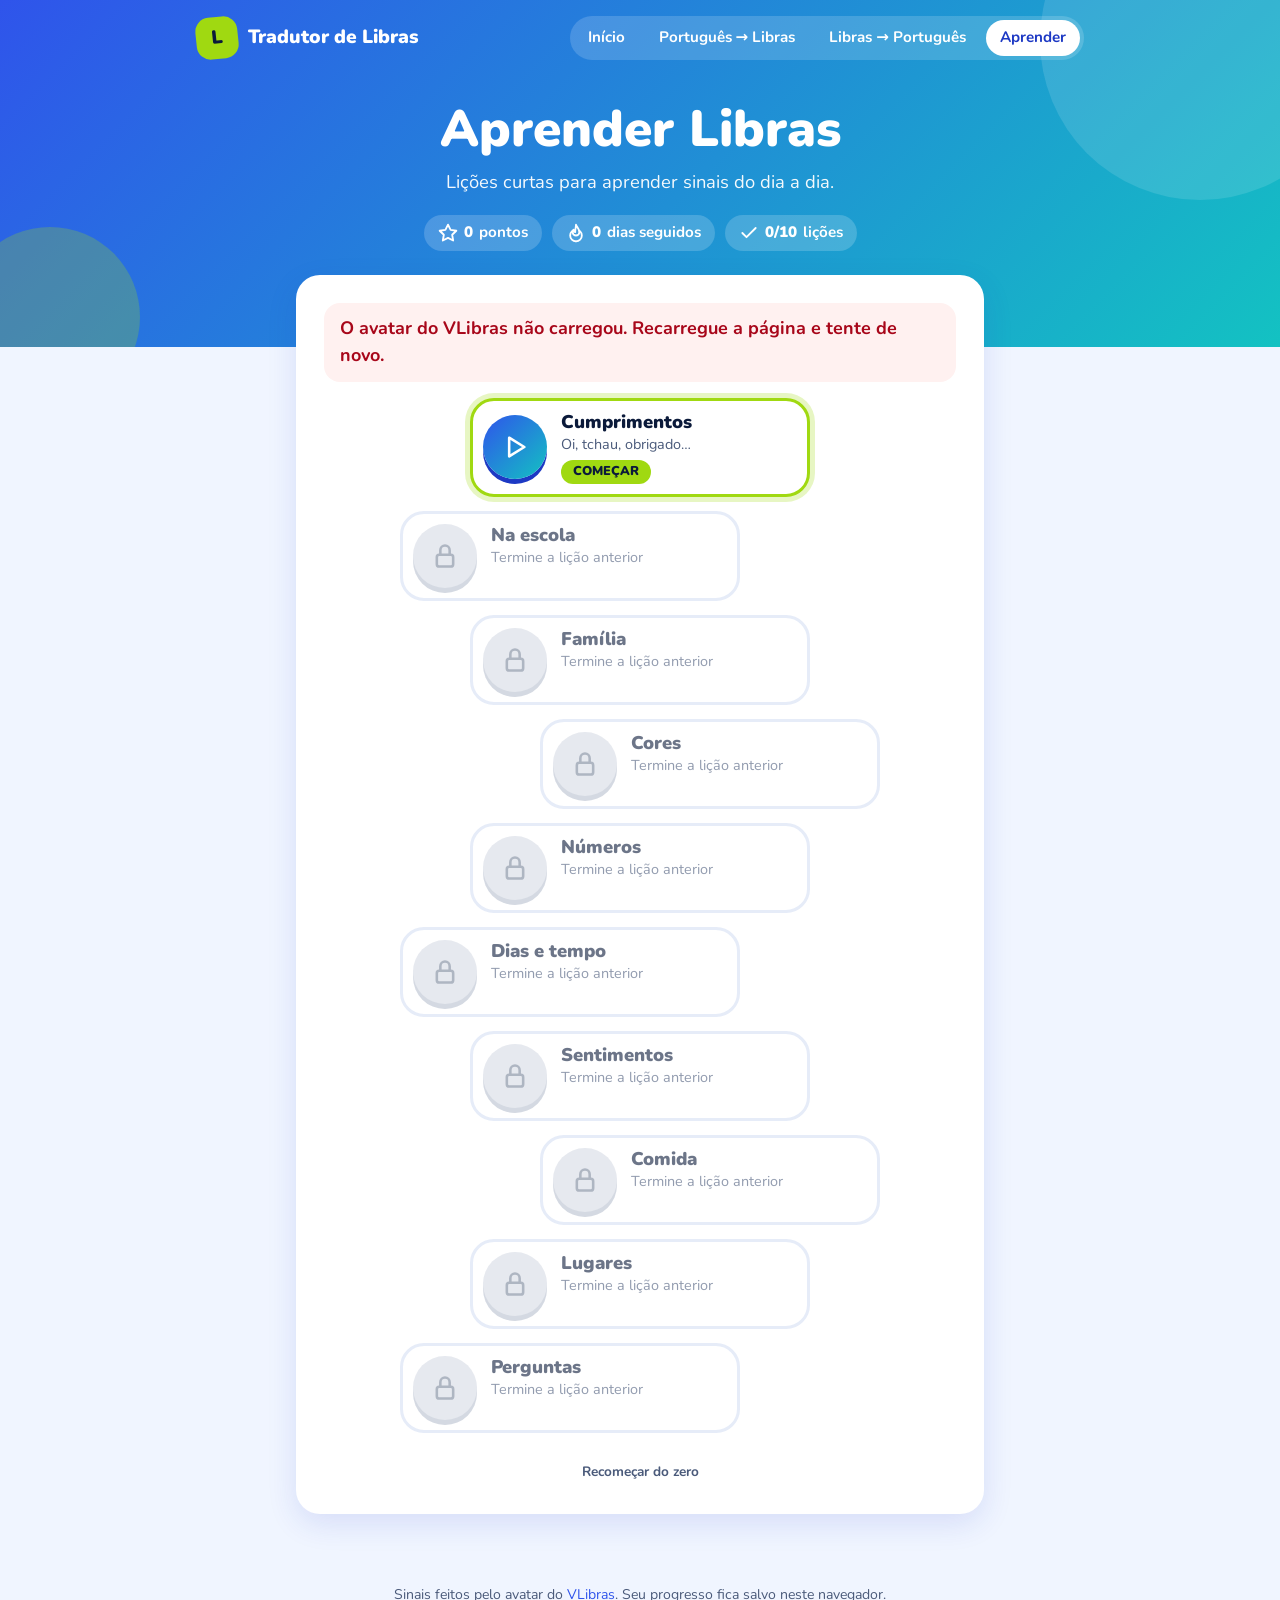
==== html/aprender.html @ da7eb07a "v2.0" ====
<!DOCTYPE html>
<html lang="pt-BR">
<head>
  <meta charset="UTF-8">
  <meta name="viewport" content="width=device-width, initial-scale=1.0">
  <title>Aprender Libras | Tradutor de Libras</title>
  <meta name="description" content="Aprenda Libras com lições curtas: veja o avatar fazer os sinais e pratique com exercícios.">

  <!-- Estilos: comuns a todas as páginas -->
  <link rel="stylesheet" href="/css/base.css">
  <link rel="stylesheet" href="/css/layout.css">
  <link rel="stylesheet" href="/css/componentes.css">
  <!-- Estilos: só desta página -->
  <link rel="stylesheet" href="/css/paginas/aprender.css">
</head>
<body data-tela="trilha">
  <!-- Botões e links com "vlibras-links" funcionam normalmente mesmo com o avatar aberto -->
  <a class="pular vlibras-links" href="#conteudo">Pular para o conteúdo</a>

  <!-- ===================== TOPO ===================== -->
  <header class="topo">
    <div class="container navegacao">
      <a class="marca vlibras-links" href="/">
        <span class="marca__icone" aria-hidden="true">L</span>
        Tradutor de Libras
      </a>
      <nav class="menu" aria-label="Menu principal">
        <a class="vlibras-links" href="/">Início</a>
        <a class="vlibras-links" href="/portugues-libras"><span class="menu__longo">Português → Libras</span><span class="menu__curto">PT → Libras</span></a>
        <a class="vlibras-links" href="/libras-portugues"><span class="menu__longo">Libras → Português</span><span class="menu__curto">Libras → PT</span></a>
        <a class="vlibras-links" href="/aprender" aria-current="page">Aprender</a>
      </nav>
    </div>

    <div class="container topo__titulo">
      <h1>Aprender Libras</h1>
      <p>Lições curtas para aprender sinais do dia a dia.</p>

      <!-- Placar: preenchido por js/paginas/aprender.js -->
      <ul class="placar" aria-label="Seu progresso">
        <li class="placar__item">
          <svg class="icone" viewBox="0 0 24 24" aria-hidden="true"><polygon points="12 2 15.1 8.3 22 9.3 17 14.1 18.2 21 12 17.8 5.8 21 7 14.1 2 9.3 8.9 8.3 12 2"/></svg>
          <strong id="placar-xp">0</strong> pontos
        </li>
        <li class="placar__item">
          <svg class="icone" viewBox="0 0 24 24" aria-hidden="true"><path d="M12 2c1 3 4 5 4 9a4 4 0 0 1-8 0c0-2 1-3 1-3s0 2 2 3c0-4 1-6 1-9z"/><path d="M12 22a7 7 0 0 0 7-7c0-2-1-4-2-5"/><path d="M12 22a7 7 0 0 1-7-7c0-2 1-4 2-5"/></svg>
          <strong id="placar-sequencia">0</strong> dias seguidos
        </li>
        <li class="placar__item">
          <svg class="icone" viewBox="0 0 24 24" aria-hidden="true"><polyline points="20 6 9 17 4 12"/></svg>
          <strong id="placar-licoes">0/0</strong> lições
        </li>
      </ul>
    </div>
  </header>

  <!-- ===================== CONTEÚDO ===================== -->
  <main id="conteudo">
    <div class="container pagina-aprender">

      <!-- ========== TELA 1: TRILHA ========== -->
      <section id="tela-trilha" class="cartao tela" aria-labelledby="titulo-trilha">
        <h2 id="titulo-trilha" class="sr-only">Trilha de lições</h2>
        <p id="aviso-trilha" class="aviso" hidden></p>
        <!-- Lições desenhadas por js/modulos/trilha.js -->
        <ol id="trilha" class="trilha"></ol>
        <div class="trilha__rodape">
          <button type="button" id="btn-apagar-progresso" class="botao-link vlibras-links">Recomeçar do zero</button>
        </div>
      </section>

      <!-- ========== TELA 2: ABRINDO O AVATAR ========== -->
      <section id="tela-carregando" class="cartao tela tela-carregando" data-estado="carregando" aria-live="polite" hidden>
        <span class="spinner" aria-hidden="true"></span>
        <p id="carregando-texto" class="tela-carregando__texto">Abrindo o avatar…</p>
        <div id="carregando-acoes" class="botoes-centro" hidden>
          <button type="button" id="btn-tentar-abrir" class="botao vlibras-links">Tentar de novo</button>
          <button type="button" id="btn-voltar-trilha" class="botao botao--secundario vlibras-links">Voltar</button>
        </div>
      </section>

      <!-- ========== TELA 3: LIÇÃO (desenhada por js/modulos/licao.js) ========== -->
      <section id="tela-licao" class="cartao tela" aria-label="Lição" hidden></section>

      <!-- ========== TELA 4: RESULTADO ========== -->
      <section id="tela-resultado" class="cartao tela resultado" aria-labelledby="resultado-titulo" hidden>
        <div id="resultado-estrelas" class="resultado__estrelas" role="img"></div>
        <h2 id="resultado-titulo">Lição concluída!</h2>
        <p id="resultado-licao" class="resultado__licao"></p>

        <dl class="resultado__numeros">
          <div class="resultado__numero">
            <dt>Acertos de primeira</dt>
            <dd id="resultado-acertos">0%</dd>
          </div>
          <div class="resultado__numero">
            <dt>Pontos</dt>
            <dd id="resultado-xp">+0</dd>
          </div>
          <div class="resultado__numero">
            <dt>Dias seguidos</dt>
            <dd id="resultado-sequencia">0</dd>
          </div>
        </dl>

        <div class="botoes-centro">
          <button type="button" id="btn-resultado-trilha" class="botao vlibras-links">Continuar</button>
          <button type="button" id="btn-resultado-repetir" class="botao botao--secundario vlibras-links">Repetir lição</button>
        </div>
      </section>

      <!--
        Elemento escondido: o script coloca aqui a palavra/frase e simula
        um clique para o VLibras sinalizar. Fica invisível e oculto para
        leitores de tela, para não "entregar" a resposta dos exercícios.
      -->
      <p id="alvo-libras" class="alvo-oculto" aria-hidden="true"></p>
    </div>
  </main>

  <!-- ===================== RODAPÉ ===================== -->
  <footer class="rodape">
    <div class="container">
      <p>Sinais feitos pelo avatar do <a class="vlibras-links" href="https://www.gov.br/governodigital/pt-br/acessibilidade-e-usuario/vlibras" target="_blank" rel="noopener">VLibras</a>. Seu progresso fica salvo neste navegador.</p>
    </div>
  </footer>

  <!-- ===================== SCRIPTS ===================== -->
  <!-- 1. Widget oficial do VLibras (avatar 3D) -->
  <script src="https://vlibras.gov.br/app/vlibras-plugin.js"></script>
  <!-- 2. Lógica desta página (importa os módulos de js/modulos/ e js/dados/) -->
  <script type="module" src="/js/paginas/aprender.js"></script>
</body>
</html>
---- css/base.css ----
/* ==========================================================
   base.css
   Variáveis de cor e medida, reset, tipografia e acessibilidade.
   Usado por TODAS as páginas.
   Para mudar as cores do site inteiro, mude só as variáveis.
   ========================================================== */

/* ---------- Fonte (Google Fonts) ---------- */
@import url("https://fonts.googleapis.com/css2?family=Nunito:wght@400;600;700;800;900&display=swap");

/* ---------- Variáveis ---------- */
:root {
  color-scheme: light;

  /* Paleta: azul elétrico + ciano + verde-limão */
  --azul: #2f54eb;
  --azul-escuro: #1d39c4;
  --ciano: #13c2c2;
  --limao: #a0d911;
  --limao-claro: #d3f261;
  --rosa: #f759ab;
  --vermelho: #e8384f;

  --gradiente: linear-gradient(135deg, var(--azul) 0%, var(--ciano) 100%);

  --fundo: #f0f5ff;
  --cartao: #ffffff;
  --texto: #0b1a3a;
  --texto-suave: #4a5a7a;
  --borda: #d6e0f5;

  /* Medidas */
  --raio: 24px;
  --raio-medio: 16px;
  --raio-pilula: 999px;
  --sombra: 0 10px 30px rgba(29, 57, 196, 0.12);
  --sombra-forte: 0 14px 40px rgba(29, 57, 196, 0.22);
  --largura-maxima: 920px;
  --transicao: 0.18s ease;
}

/* ---------- Reset ---------- */
* {
  box-sizing: border-box;
}

html {
  scroll-behavior: smooth;
}

body {
  margin: 0;
  min-height: 100vh;
  display: flex;
  flex-direction: column;
  font-family: "Nunito", "Segoe UI", system-ui, sans-serif;
  font-size: 18px;
  line-height: 1.55;
  color: var(--texto);
  background: var(--fundo);
}

button {
  font: inherit;
}

/* Garante que o atributo "hidden" sempre esconde, mesmo com display definido no CSS */
[hidden] {
  display: none !important;
}

/* ---------- Tipografia ---------- */
h1,
h2,
h3 {
  margin: 0;
  line-height: 1.15;
  font-weight: 900;
}

h1 {
  font-size: clamp(2rem, 6vw, 3.2rem);
}

h2 {
  font-size: 1.5rem;
}

h3 {
  font-size: 1.15rem;
}

a {
  color: var(--azul);
}

/* ---------- Acessibilidade ---------- */
:focus-visible {
  outline: 3px solid var(--rosa);
  outline-offset: 3px;
}

/* Esconde visualmente, mas leitores de tela continuam lendo */
.sr-only {
  position: absolute;
  width: 1px;
  height: 1px;
  overflow: hidden;
  clip: rect(0 0 0 0);
  white-space: nowrap;
}

/* Link "Pular para o conteúdo" (aparece ao navegar com Tab) */
.pular {
  position: absolute;
  left: -999px;
  top: 8px;
  z-index: 100;
  padding: 8px 14px;
  border-radius: 8px;
  background: var(--limao);
  color: var(--texto);
}

.pular:focus {
  left: 8px;
}

/* Quem prefere menos movimento não vê animações */
@media (prefers-reduced-motion: reduce) {
  *,
  *::before,
  *::after {
    animation: none !important;
    transition: none !important;
  }
}
---- css/layout.css ----
/* ==========================================================
   layout.css
   Estrutura comum a todas as páginas:
   container, faixa colorida do topo, menu, área principal e rodapé.
   ========================================================== */

/* ---------- Container central ---------- */
.container {
  width: 100%;
  max-width: var(--largura-maxima);
  margin: 0 auto;
  padding: 0 16px;
}

/* ---------- Faixa colorida do topo ---------- */
.topo {
  position: relative;
  padding-bottom: 96px; /* espaço para o conteúdo "subir" sobre a faixa */
  background: var(--gradiente);
  color: #fff;
  overflow: hidden;
}

/* Bolhas decorativas */
.topo::before,
.topo::after {
  content: "";
  position: absolute;
  border-radius: 50%;
  background: rgba(255, 255, 255, 0.12);
  pointer-events: none;
}

.topo::before {
  width: 320px;
  height: 320px;
  top: -120px;
  right: -80px;
}

.topo::after {
  width: 180px;
  height: 180px;
  bottom: -60px;
  left: -40px;
  background: rgba(160, 217, 17, 0.25);
}

/* ---------- Barra de navegação ---------- */
.navegacao {
  position: relative;
  z-index: 1;
  display: flex;
  flex-wrap: wrap;
  align-items: center;
  justify-content: space-between;
  gap: 12px;
  padding-top: 16px;
  padding-bottom: 16px;
}

.marca {
  display: flex;
  align-items: center;
  gap: 10px;
  color: #fff;
  font-size: 1.2rem;
  font-weight: 900;
  text-decoration: none;
}

.marca__icone {
  display: grid;
  place-items: center;
  width: 42px;
  height: 42px;
  border-radius: 14px;
  background: var(--limao);
  color: var(--texto);
  transform: rotate(-6deg);
  transition: transform var(--transicao);
}

.marca:hover .marca__icone {
  transform: rotate(6deg) scale(1.08);
}

.menu {
  display: flex;
  gap: 6px;
  padding: 4px;
  border-radius: var(--raio-pilula);
  background: rgba(255, 255, 255, 0.16);
}

.menu a {
  padding: 6px 14px;
  border-radius: var(--raio-pilula);
  color: #fff;
  font-size: 0.95rem;
  font-weight: 700;
  text-decoration: none;
  white-space: nowrap;
  transition: background var(--transicao);
}

.menu a:hover {
  background: rgba(255, 255, 255, 0.2);
}

.menu a[aria-current="page"] {
  background: #fff;
  color: var(--azul-escuro);
}

/* Texto curto do menu (só aparece no celular) */
.menu__curto {
  display: none;
}

/* ---------- Título dentro da faixa ---------- */
.topo__titulo {
  position: relative;
  z-index: 1;
  padding-top: 24px;
  text-align: center;
}

.topo__titulo p {
  max-width: 560px;
  margin: 10px auto 0;
  font-size: 1.15rem;
  opacity: 0.95;
}

/* ---------- Área principal ---------- */
main {
  flex: 1;
  position: relative;
  z-index: 2;
  margin-top: -72px; /* sobe por cima da faixa */
  padding-bottom: 48px;
}

/* ---------- Rodapé ---------- */
.rodape {
  padding: 20px 0;
  color: var(--texto-suave);
  font-size: 0.88rem;
  text-align: center;
}

.rodape p {
  margin: 2px 0;
}

/* ---------- Celular ---------- */
@media (max-width: 560px) {
  body {
    font-size: 17px;
  }

  .navegacao {
    justify-content: center;
  }

  .menu {
    width: 100%;
  }

  .menu a {
    flex: 1;
    padding: 6px 4px;
    font-size: 0.85rem;
    text-align: center;
  }

  /* No celular, "Início" sai do menu: o logo já leva para o início */
  .menu a[href="/"] {
    display: none;
  }

  .menu__longo {
    display: none;
  }

  .menu__curto {
    display: inline;
  }
}
---- css/componentes.css ----
/* ==========================================================
   componentes.css
   Peças reutilizáveis: cartão, selo, botões, chips, abas,
   indicador de carregamento (spinner) e ícones.
   ========================================================== */

/* ---------- Cartão ---------- */
.cartao {
  padding: 28px;
  border-radius: var(--raio);
  background: var(--cartao);
  box-shadow: var(--sombra);
}

@media (max-width: 560px) {
  .cartao {
    padding: 20px;
  }
}

/* ---------- Selo (etiqueta pequena) ---------- */
.selo {
  display: inline-block;
  padding: 4px 12px;
  border-radius: var(--raio-pilula);
  background: var(--limao-claro);
  color: var(--texto);
  font-size: 0.8rem;
  font-weight: 800;
  letter-spacing: 0.02em;
  text-transform: uppercase;
}

.selo--dev {
  background: #ffe7ba;
  color: #873800;
}

/* ---------- Botões ---------- */
.botao {
  display: inline-flex;
  align-items: center;
  justify-content: center;
  gap: 10px;
  padding: 14px 26px;
  border: none;
  border-radius: var(--raio-pilula);
  background: var(--limao);
  color: var(--texto);
  font-weight: 900;
  font-size: 1.05rem;
  text-decoration: none;
  cursor: pointer;
  box-shadow: 0 6px 0 #7cb305; /* "degrau" embaixo: parece um botão de verdade */
  transition: transform var(--transicao), box-shadow var(--transicao), filter var(--transicao);
}

.botao:hover {
  filter: brightness(1.05);
  transform: translateY(-2px);
  box-shadow: 0 8px 0 #7cb305;
}

.botao:active {
  transform: translateY(4px);
  box-shadow: 0 2px 0 #7cb305;
}

.botao:disabled {
  opacity: 0.6;
  cursor: not-allowed;
  transform: none;
}

.botao--grande {
  width: 100%;
  padding: 18px 26px;
  font-size: 1.25rem;
}

.botao--pequeno {
  padding: 8px 18px;
  font-size: 0.95rem;
  box-shadow: 0 4px 0 #7cb305;
}

.botao--pequeno:hover {
  box-shadow: 0 6px 0 #7cb305;
}

.botao--secundario {
  background: #fff;
  color: var(--azul-escuro);
  box-shadow: 0 6px 0 var(--borda);
}

.botao--secundario:hover {
  box-shadow: 0 8px 0 var(--borda);
}

.botao--secundario:active {
  box-shadow: 0 2px 0 var(--borda);
}

/* Botão redondo só com ícone (microfone, limpar…) */
.botao-icone {
  display: grid;
  place-items: center;
  width: 48px;
  height: 48px;
  border: none;
  border-radius: 50%;
  background: var(--fundo);
  color: var(--azul);
  cursor: pointer;
  transition: background var(--transicao), transform var(--transicao);
}

.botao-icone:hover {
  background: #dfe8ff;
  transform: scale(1.06);
}

.botao-icone--pequeno {
  width: 36px;
  height: 36px;
}

.botao-icone--gravando {
  background: var(--vermelho);
  color: #fff;
  animation: pulsar 1.2s infinite;
}

/* Texto-botão discreto (ex.: "limpar") */
.botao-link {
  padding: 4px 8px;
  border: none;
  border-radius: 8px;
  background: none;
  color: var(--texto-suave);
  font-size: 0.85rem;
  font-weight: 700;
  cursor: pointer;
}

.botao-link:hover {
  color: var(--vermelho);
}

/*
  IMPORTANTE: o VLibras traduz o que é clicado. Se o clique cair no
  ícone <svg> dentro de um botão, o VLibras "pega" o clique.
  Esta regra faz o clique sempre cair no próprio botão.
*/
.vlibras-links * {
  pointer-events: none;
}

/* ---------- Ícones (SVG) ---------- */
.icone {
  width: 24px;
  height: 24px;
  flex-shrink: 0;
  fill: none;
  stroke: currentColor;
  stroke-width: 2.2;
  stroke-linecap: round;
  stroke-linejoin: round;
}

.icone--pequeno {
  width: 18px;
  height: 18px;
}

/* ---------- Chips (frases clicáveis) ---------- */
.chips {
  display: flex;
  flex-wrap: wrap;
  gap: 10px;
}

.chip {
  padding: 8px 16px;
  border: 2px solid var(--borda);
  border-radius: var(--raio-pilula);
  background: #fff;
  color: var(--texto);
  font-size: 0.95rem;
  font-weight: 700;
  cursor: pointer;
  transition: border-color var(--transicao), background var(--transicao), transform var(--transicao);
}

.chip:hover {
  border-color: var(--azul);
  background: #f5f8ff;
  transform: translateY(-2px);
}

.chip--suave {
  border-color: transparent;
  background: var(--fundo);
}

/* ---------- Abas ---------- */
.abas {
  display: inline-flex;
  gap: 4px;
  padding: 4px;
  border-radius: var(--raio-pilula);
  background: var(--fundo);
}

.aba {
  padding: 6px 16px;
  border: none;
  border-radius: var(--raio-pilula);
  background: none;
  color: var(--texto-suave);
  font-size: 0.9rem;
  font-weight: 800;
  cursor: pointer;
  transition: background var(--transicao), color var(--transicao);
}

.aba[aria-selected="true"] {
  background: var(--azul);
  color: #fff;
}

/* ---------- Carregando (spinner) ---------- */
.spinner {
  width: 26px;
  height: 26px;
  flex-shrink: 0;
  border: 4px solid #dfe8ff;
  border-top-color: var(--azul);
  border-radius: 50%;
  animation: girar 0.8s linear infinite;
}

/* ---------- Animações ---------- */
@keyframes girar {
  to {
    transform: rotate(360deg);
  }
}

@keyframes pulsar {
  0% {
    box-shadow: 0 0 0 0 rgba(232, 56, 79, 0.5);
  }
  70% {
    box-shadow: 0 0 0 14px rgba(232, 56, 79, 0);
  }
  100% {
    box-shadow: 0 0 0 0 rgba(232, 56, 79, 0);
  }
}

@keyframes aparecer {
  from {
    opacity: 0;
    transform: translateY(8px);
  }
  to {
    opacity: 1;
    transform: translateY(0);
  }
}

@keyframes tremer {
  0%, 100% { transform: translateX(0); }
  25% { transform: translateX(-6px); }
  75% { transform: translateX(6px); }
}
---- css/paginas/aprender.css ----
/* ==========================================================
   paginas/aprender.css
   Estilos exclusivos da página "Aprender Libras"
   (html/aprender.html): placar, trilha, lição e resultado.
   ========================================================== */

.pagina-aprender {
  max-width: 720px;
}

/* Durante a lição, esconde o título do topo para dar foco */
body[data-tela="licao"] .topo__titulo,
body[data-tela="carregando"] .topo__titulo {
  display: none;
}

body[data-tela="licao"] .topo,
body[data-tela="carregando"] .topo {
  padding-bottom: 88px;
}

/* ==========================================================
   1. Placar (pontos, dias seguidos, lições)
   ========================================================== */
.placar {
  display: flex;
  flex-wrap: wrap;
  justify-content: center;
  gap: 10px;
  margin: 18px 0 0;
  padding: 0;
  list-style: none;
}

.placar__item {
  display: inline-flex;
  align-items: center;
  gap: 6px;
  padding: 6px 14px;
  border-radius: var(--raio-pilula);
  background: rgba(255, 255, 255, 0.18);
  font-size: 0.95rem;
  font-weight: 700;
}

.placar__item strong {
  font-weight: 900;
}

.placar__item .icone {
  width: 20px;
  height: 20px;
}

/* ==========================================================
   2. Trilha de lições (zigue-zague)
   ========================================================== */
.aviso {
  margin: 0 0 16px;
  padding: 12px 16px;
  border-radius: var(--raio-medio);
  background: #fff1f0;
  color: #a8071a;
  font-weight: 700;
}

.trilha {
  display: flex;
  flex-direction: column;
  gap: 14px;
  margin: 0;
  padding: 0;
  list-style: none;
}

.trilha__item {
  display: flex;
  justify-content: center;
}

/* Zigue-zague: desloca os itens para os lados */
.trilha__item:nth-child(4n + 2) { transform: translateX(-70px); }
.trilha__item:nth-child(4n + 4) { transform: translateX(70px); }

.no-licao {
  display: grid;
  grid-template-columns: auto 1fr;
  grid-template-areas:
    "circulo titulo"
    "circulo descricao"
    "circulo extra";
  column-gap: 14px;
  align-items: center;
  width: min(340px, 100%);
  padding: 10px 18px 10px 10px;
  border: 3px solid var(--borda);
  border-radius: var(--raio);
  background: #fff;
  color: var(--texto);
  text-align: left;
  cursor: pointer;
  transition: transform var(--transicao), border-color var(--transicao), box-shadow var(--transicao);
}

.no-licao:hover:not(:disabled) {
  transform: translateY(-3px);
  border-color: var(--azul);
  box-shadow: var(--sombra);
}

.no-licao__circulo {
  grid-area: circulo;
  display: grid;
  place-items: center;
  width: 64px;
  height: 64px;
  border-radius: 50%;
  background: var(--gradiente);
  color: #fff;
  box-shadow: 0 5px 0 var(--azul-escuro);
}

.no-licao__circulo .icone {
  width: 28px;
  height: 28px;
}

.no-licao__titulo {
  grid-area: titulo;
  font-size: 1.15rem;
  font-weight: 900;
  line-height: 1.2;
}

.no-licao__descricao {
  grid-area: descricao;
  color: var(--texto-suave);
  font-size: 0.9rem;
}

.no-licao .estrelas,
.no-licao__comecar {
  grid-area: extra;
}

.no-licao__comecar {
  justify-self: start;
  margin-top: 4px;
  padding: 2px 12px;
  border-radius: var(--raio-pilula);
  background: var(--limao);
  font-size: 0.8rem;
  font-weight: 900;
  text-transform: uppercase;
}

/* Estados */
.no-licao[data-estado="concluida"] .no-licao__circulo {
  background: var(--limao);
  color: var(--texto);
  box-shadow: 0 5px 0 #7cb305;
}

.no-licao[data-atual="true"] {
  border-color: var(--limao);
  box-shadow: 0 0 0 5px rgba(160, 217, 17, 0.25);
}

.no-licao[data-atual="true"] .no-licao__circulo {
  animation: pulsar-azul 1.6s infinite;
}

.no-licao:disabled {
  cursor: not-allowed;
  opacity: 0.6;
}

.no-licao:disabled .no-licao__circulo {
  background: #d6dbe5;
  color: #7a869a;
  box-shadow: 0 5px 0 #b8c0cf;
}

.trilha__rodape {
  margin-top: 24px;
  text-align: center;
}

@keyframes pulsar-azul {
  0% { box-shadow: 0 5px 0 var(--azul-escuro), 0 0 0 0 rgba(47, 84, 235, 0.45); }
  70% { box-shadow: 0 5px 0 var(--azul-escuro), 0 0 0 14px rgba(47, 84, 235, 0); }
  100% { box-shadow: 0 5px 0 var(--azul-escuro), 0 0 0 0 rgba(47, 84, 235, 0); }
}

/* Estrelas */
.estrelas {
  display: inline-flex;
  gap: 2px;
  font-size: 1.1rem;
  line-height: 1;
}

.estrela {
  color: #d6dbe5;
}

.estrela--cheia {
  color: #fadb14;
  text-shadow: 0 1px 0 #d4b106;
}

.estrelas--grandes {
  gap: 8px;
  font-size: 3.4rem;
}

@media (max-width: 560px) {
  .trilha__item:nth-child(4n + 2) { transform: translateX(-24px); }
  .trilha__item:nth-child(4n + 4) { transform: translateX(24px); }
}

/* ==========================================================
   3. Abrindo o avatar
   ========================================================== */
.tela-carregando {
  display: flex;
  flex-direction: column;
  align-items: center;
  gap: 16px;
  padding: 48px 24px;
  text-align: center;
}

.tela-carregando .spinner {
  width: 48px;
  height: 48px;
  border-width: 6px;
}

.tela-carregando[data-estado="erro"] .spinner {
  display: none;
}

.tela-carregando[data-estado="erro"] .tela-carregando__texto {
  color: #a8071a;
}

.tela-carregando__texto {
  margin: 0;
  font-weight: 700;
}

.botoes-centro {
  display: flex;
  flex-wrap: wrap;
  justify-content: center;
  gap: 12px;
}

/* ==========================================================
   4. Lição
   ========================================================== */
.licao {
  display: flex;
  flex-direction: column;
  gap: 20px;
}

.licao__topo {
  display: flex;
  align-items: center;
  gap: 14px;
}

.barra-progresso {
  flex: 1;
  height: 16px;
  border-radius: var(--raio-pilula);
  background: var(--fundo);
  overflow: hidden;
}

.barra-progresso__cheia {
  width: 0;
  height: 100%;
  border-radius: var(--raio-pilula);
  background: var(--limao);
  transition: width 0.35s ease;
}

.licao__conteudo {
  display: flex;
  flex-direction: column;
  align-items: center;
  gap: 12px;
  min-height: 260px;
  text-align: center;
  animation: aparecer 0.25s ease;
}

.licao__etiqueta {
  padding: 4px 12px;
  border-radius: var(--raio-pilula);
  background: #e6f4ff;
  color: var(--azul-escuro);
  font-size: 0.8rem;
  font-weight: 900;
  text-transform: uppercase;
}

.licao__palavra {
  margin: 4px 0;
  font-size: clamp(2.2rem, 8vw, 3.2rem);
  font-weight: 900;
  line-height: 1.1;
}

.licao__pergunta {
  font-size: 1.6rem;
}

.licao__destaque {
  color: var(--azul);
}

.licao__instrucao {
  margin: 0;
  color: var(--texto-suave);
}

.licao__rever {
  margin: 4px 0 8px;
}

.licao__aviso {
  margin: 0;
  padding: 8px 14px;
  border-radius: var(--raio-medio);
  background: #fff1f0;
  color: #a8071a;
  font-weight: 700;
}

/* --- Opções (Que sinal é esse? / Qual é o sinal?) --- */
.opcoes {
  display: grid;
  grid-template-columns: repeat(2, minmax(0, 1fr));
  gap: 12px;
  width: 100%;
}

.opcoes--sinais {
  grid-template-columns: repeat(3, minmax(0, 1fr));
}

.opcao {
  display: flex;
  align-items: center;
  gap: 10px;
  min-height: 64px;
  padding: 12px 14px;
  border: 3px solid var(--borda);
  border-radius: var(--raio-medio);
  background: #fff;
  color: var(--texto);
  font-size: 1.1rem;
  font-weight: 800;
  text-align: left;
  cursor: pointer;
  box-shadow: 0 4px 0 var(--borda);
  transition: border-color var(--transicao), background var(--transicao), transform var(--transicao);
}

.opcao:hover:not(:disabled) {
  border-color: var(--azul);
}

.opcao:active:not(:disabled) {
  transform: translateY(3px);
  box-shadow: 0 1px 0 var(--borda);
}

.opcao[aria-pressed="true"] {
  border-color: var(--azul);
  background: #f0f5ff;
  box-shadow: 0 4px 0 var(--azul);
}

.opcao[data-resultado="certo"] {
  border-color: #52c41a;
  background: #f6ffed;
  box-shadow: 0 4px 0 #52c41a;
}

.opcao[data-resultado="errado"] {
  border-color: var(--vermelho);
  background: #fff1f0;
  box-shadow: 0 4px 0 var(--vermelho);
}

.opcao:disabled {
  cursor: default;
}

.opcao__numero {
  display: grid;
  place-items: center;
  width: 28px;
  height: 28px;
  flex-shrink: 0;
  border: 2px solid var(--borda);
  border-radius: 8px;
  color: var(--texto-suave);
  font-size: 0.85rem;
}

.opcao__texto {
  flex: 1;
  min-width: 0;
  word-break: break-word;
}

.opcao--sinal {
  flex-direction: column;
  justify-content: center;
  text-align: center;
}

.opcao__olho {
  color: var(--azul);
}

/* --- Monte a frase --- */
.frase-montada,
.banco-pecas {
  display: flex;
  flex-wrap: wrap;
  justify-content: center;
  gap: 10px;
  width: 100%;
  min-height: 64px;
  padding: 12px;
}

.frase-montada {
  border-bottom: 3px solid var(--borda);
}

.frase-montada[data-resultado="certo"] {
  border-color: #52c41a;
}

.frase-montada[data-resultado="errado"] {
  border-color: var(--vermelho);
}

.peca {
  padding: 10px 16px;
  border: 3px solid var(--borda);
  border-radius: 14px;
  background: #fff;
  color: var(--texto);
  font-size: 1.05rem;
  font-weight: 800;
  cursor: pointer;
  box-shadow: 0 4px 0 var(--borda);
  animation: aparecer 0.15s ease;
}

.peca:hover:not(:disabled) {
  border-color: var(--azul);
}

.peca:disabled {
  cursor: default;
}

/* --- Rodapé da lição (Verificar / retorno) --- */
.licao__rodape {
  display: flex;
  flex-direction: column;
  gap: 12px;
  margin: 0 -28px -28px;
  padding: 18px 28px 24px;
  border-top: 2px solid var(--borda);
  border-radius: 0 0 var(--raio) var(--raio);
  transition: background var(--transicao);
}

.licao__rodape[data-estado="certo"] {
  border-color: #b7eb8f;
  background: #f6ffed;
}

.licao__rodape[data-estado="errado"] {
  border-color: #ffccc7;
  background: #fff1f0;
}

.licao__retorno:empty {
  display: none;
}

.licao__retorno {
  display: flex;
  flex-direction: column;
  gap: 2px;
  animation: aparecer 0.2s ease;
}

.licao__retorno-titulo {
  font-size: 1.3rem;
  font-weight: 900;
}

.licao__rodape[data-estado="certo"] .licao__retorno-titulo {
  color: #237804;
}

.licao__rodape[data-estado="errado"] .licao__retorno-titulo,
.licao__rodape[data-estado="errado"] .licao__retorno-texto {
  color: #a8071a;
}

.licao__retorno-texto {
  font-weight: 700;
}

@media (max-width: 560px) {
  .licao__rodape {
    margin: 0 -20px -20px;
    padding: 16px 20px 20px;
  }

  .opcoes--sinais {
    grid-template-columns: 1fr;
  }

  .opcao--sinal {
    flex-direction: row;
  }
}

/* ==========================================================
   5. Resultado
   ========================================================== */
.resultado {
  display: flex;
  flex-direction: column;
  align-items: center;
  gap: 12px;
  text-align: center;
}

.resultado__estrelas .estrela--cheia {
  animation: aparecer 0.4s ease both;
}

.resultado__estrelas .estrela:nth-child(2) { animation-delay: 0.15s; }
.resultado__estrelas .estrela:nth-child(3) { animation-delay: 0.3s; }

.resultado__licao {
  margin: 0;
  color: var(--texto-suave);
  font-weight: 700;
}

.resultado__numeros {
  display: grid;
  grid-template-columns: repeat(3, minmax(0, 1fr));
  gap: 12px;
  width: 100%;
  margin: 8px 0 16px;
}

.resultado__numero {
  padding: 12px 8px;
  border-radius: var(--raio-medio);
  background: var(--fundo);
}

.resultado__numero dt {
  color: var(--texto-suave);
  font-size: 0.8rem;
  font-weight: 700;
}

.resultado__numero dd {
  margin: 0;
  color: var(--azul-escuro);
  font-size: 1.6rem;
  font-weight: 900;
}

/* ==========================================================
   6. Elemento escondido que o VLibras lê
   ========================================================== */
.alvo-oculto {
  position: absolute;
  width: 1px;
  height: 1px;
  margin: 0;
  overflow: hidden;
  clip: rect(0 0 0 0);
  white-space: nowrap;
}
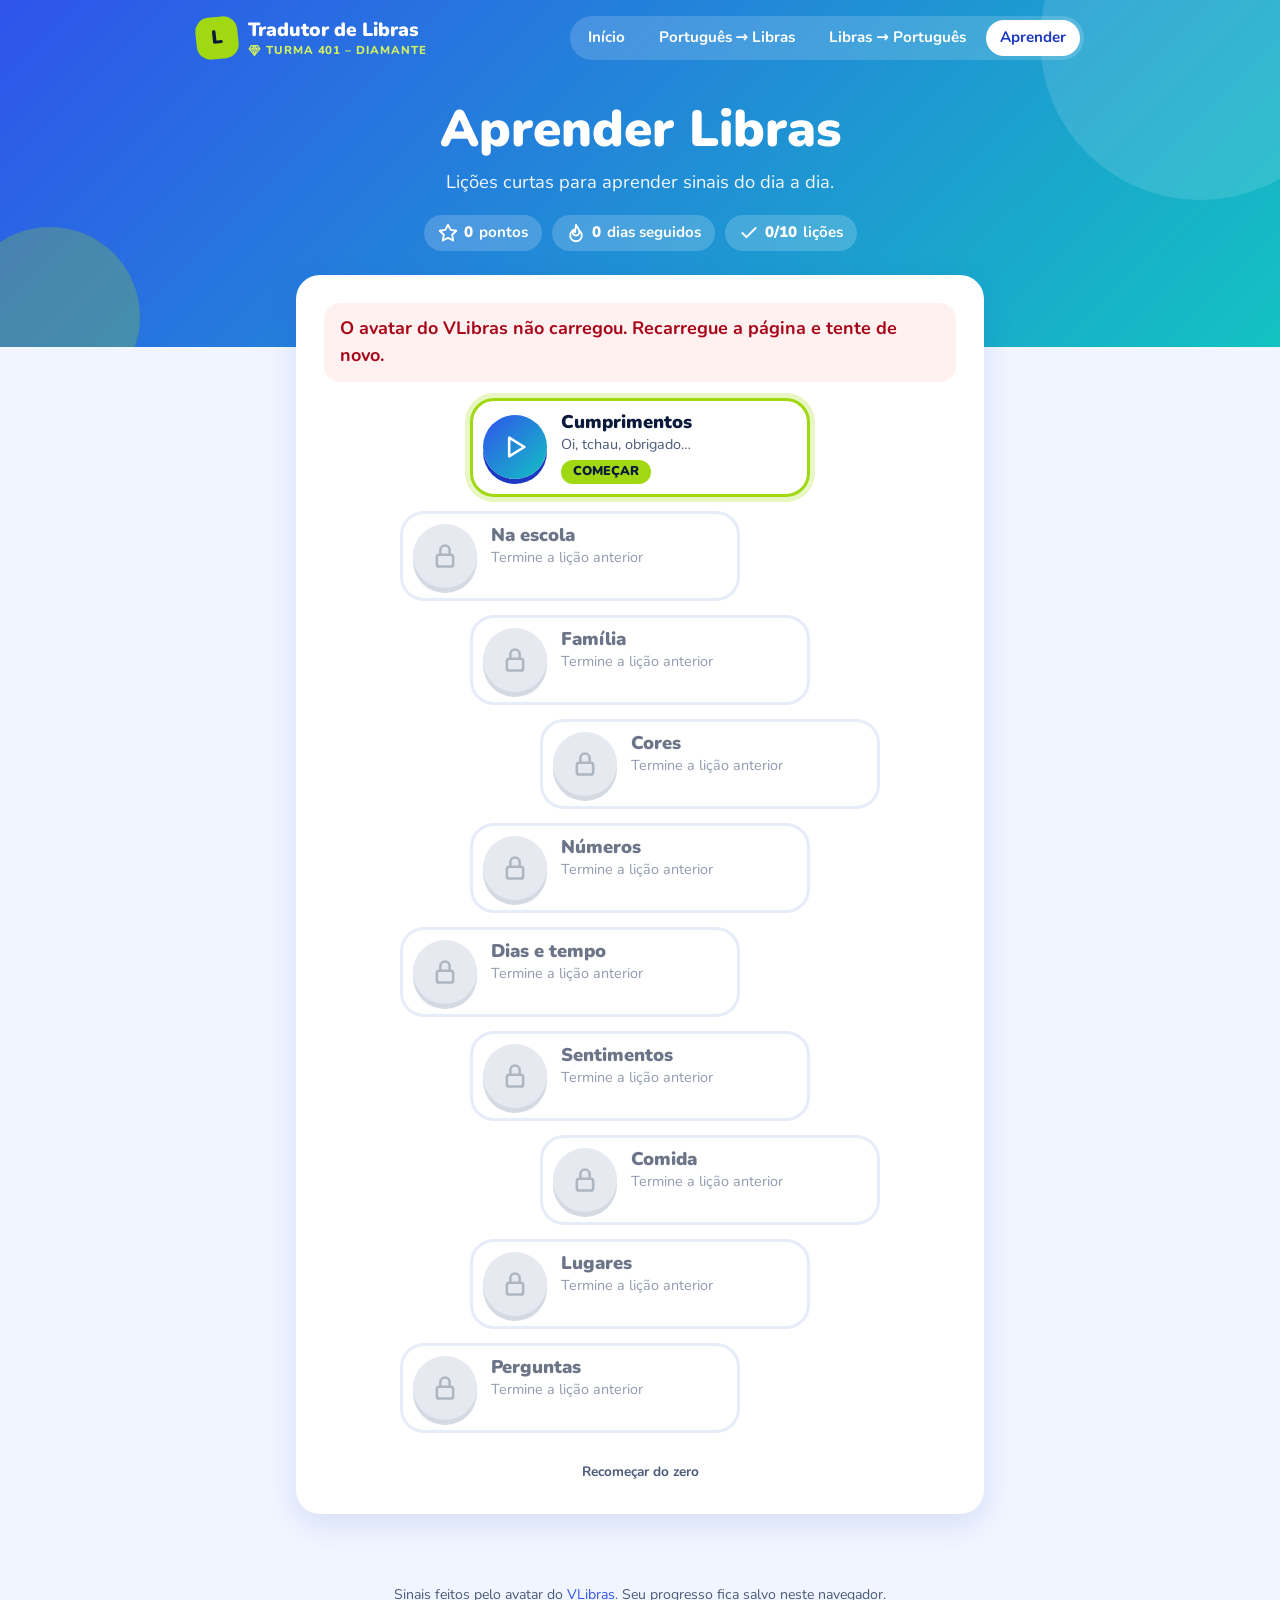
==== commit 8ede0b34: "atualizações de interface" ====
--- a/html/aprender.html
+++ b/html/aprender.html
@@ -22,7 +22,13 @@
     <div class="container navegacao">
       <a class="marca vlibras-links" href="/">
         <span class="marca__icone" aria-hidden="true">L</span>
-        Tradutor de Libras
+        <span class="marca__textos">
+          <span class="marca__nome">Tradutor de Libras</span>
+          <span class="marca__turma">
+            <svg class="marca__diamante" viewBox="0 0 24 24" aria-hidden="true"><path d="M6 3h12l4 6-10 12L2 9z"/><path d="M2 9h20"/><path d="M12 21 8 9l4-6 4 6z"/></svg>
+            Turma 401 – Diamante
+          </span>
+        </span>
       </a>
       <nav class="menu" aria-label="Menu principal">
         <a class="vlibras-links" href="/">Início</a>
--- a/css/layout.css
+++ b/css/layout.css
@@ -85,6 +85,34 @@
   transform: rotate(6deg) scale(1.08);
 }
 
+/* Nome do site + turma, um embaixo do outro */
+.marca__textos {
+  display: flex;
+  flex-direction: column;
+  line-height: 1.15;
+}
+
+.marca__turma {
+  display: inline-flex;
+  align-items: center;
+  gap: 5px;
+  margin-top: 3px;
+  color: var(--limao-claro);
+  font-size: 0.72rem;
+  font-weight: 800;
+  letter-spacing: 0.08em;
+  text-transform: uppercase;
+}
+
+.marca__diamante {
+  width: 13px;
+  height: 13px;
+  fill: rgba(211, 242, 97, 0.25);
+  stroke: currentColor;
+  stroke-width: 2;
+  stroke-linejoin: round;
+}
+
 .menu {
   display: flex;
   gap: 6px;
